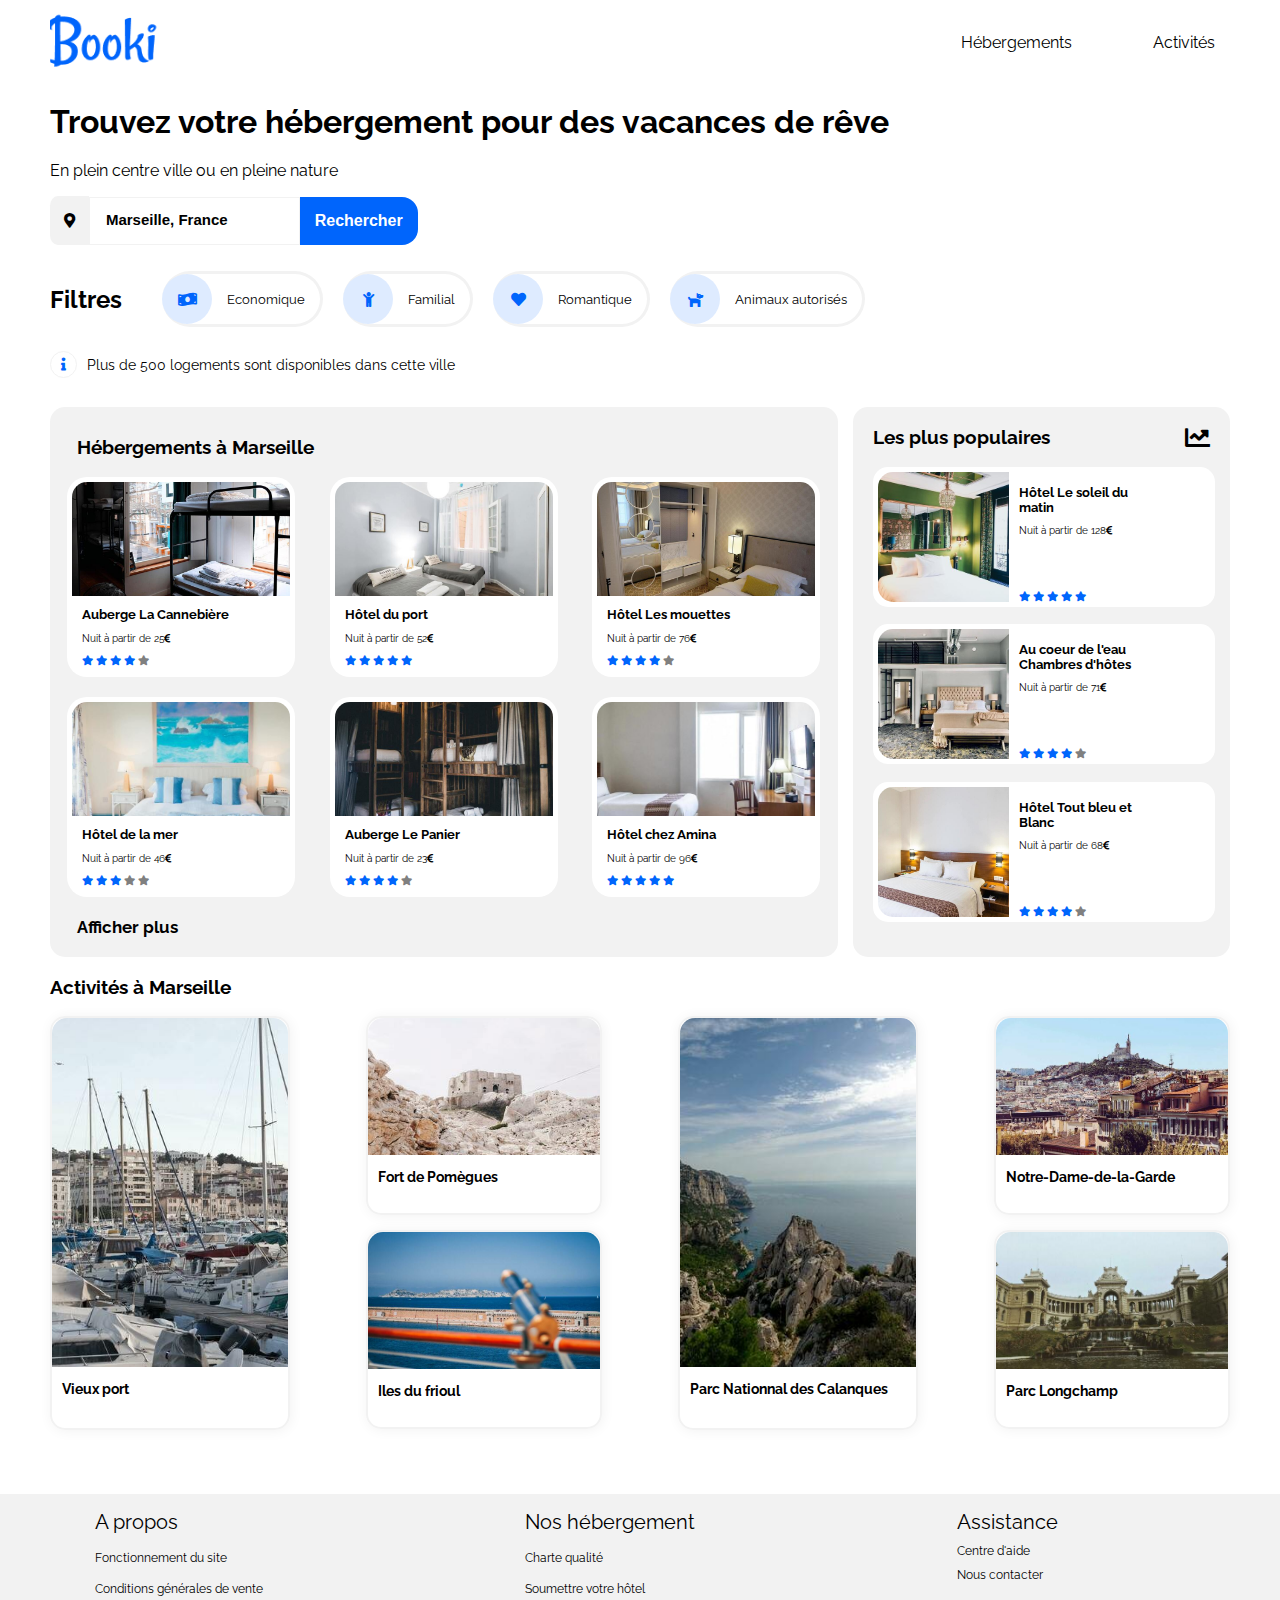
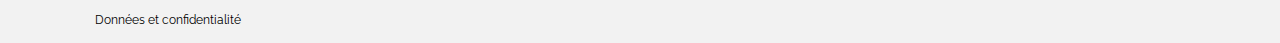
==== code/index.html @ a484a396 "first commit" ====
<!DOCTYPE html>
<html lang="fr">
<head>
    <!--*****************META DONNEE*********-->
    <title>Booki</title>
    <meta charset="UTF-8">
    <meta http-equiv="X-UA-Compatible" content="IE=edge">
    <meta name="viewport" content="width=device-width, initial-scale=1.0">
    <meta name="description" content="Retrouvez tous les herbégements disponible chez d'un click">
    <meta name="author" content="Alexandre Normand">
    <meta name="county" content="France">
    <!--*****************LES CSS*********-->
    <link rel="stylesheet" href="css/style.css"> 
    <link rel="stylesheet" href="css/media992.css"> 
    <link rel="stylesheet" href="css/media425.css"> 
    <!--*****************POLICE D'ECRITURE*********-->
    <link rel="preconnect" href="https://fonts.googleapis.com">
    <link rel="preconnect" href="https://fonts.gstatic.com" crossorigin>
    <link href="https://fonts.googleapis.com/css2?family=Raleway:ital,wght@0,600;1,400&display=swap" rel="stylesheet">
    <!--*******ICONE*******-->
    <link rel="stylesheet" href="https://use.fontawesome.com/releases/v5.7.1/css/all.css">
</head>
<body>
    <header>
        <!--*******TOP HEADER*******-->
        <nav id="nav">
            <div>
            <a href="index.html"><img id="logo" src="../Booki/images/logo/Booki.png" alt="Booki, logo du site"></a>
        </div> 
        <div class="navi">
                <a href=#hebs>Hébergements</a>
                <a href=#acti>Activités</a>
            </div>
        </nav>  
        <!--*******TITRES HEADER*******-->
        <div class="titre">
            <h1>Trouvez votre hébergement pour des vacances de rêve</h1>
            <p>En plein centre ville ou en pleine nature</p>
        </div>
        <!--*******RECHERCHE DU HEADER*******-->
        <form method="post" class="searchAll">
            <div class="localPoint">  
                <i class="fas fa-map-marker-alt"></i>
            </div>
            <input type="search" class="searchInput" placeholder="Marseille, France">
            <button id="searchButton"><span>Rechercher</span><i class="fas fa-search"></i>
            </button>
        </form>
        <!--*******FILTRES*******-->
        <div class="filtres">
            <h2>Filtres</h2>
            <ul>
                <li class=filterText><div class="icone"><i class="fas fa-money-bill-wave"></i></div>
                    <a href="#">Economique</a></li>
                <li class=filterText><div class="icone"><i class="fas fa-child"></i></div>
                    <a href="#">Familial</a></li>
                <li class=filterText><div class="icone"><i class="fas fa-heart"></i></div>
                    <a href="#">Romantique</a></li>
                <li class=filterText><div class="icone"><i class="fas fa-dog"></i></div>
                    <a href="#">Animaux autorisés</a></li>
            </ul>
        </div>
        <!--*******INFO*******-->
        <div class="info"><div class="infoIcone"><i class="fas fa-info Info"></i></div>
        <p>Plus de 500 logements sont disponibles dans cette ville</p>
    </div>
</header>
<main>
    <!--*******SECTION HEBERGEMENT MARSEILLE*******-->
    <div class="hebsPop">
        <section id="hebs">
            <div class="titleHost"><h3>Hébergements à Marseille</h3></div>
            <div class="hebs2">
                <!--*******AUBERGE LA CANNEBIERE*******-->
                <a href="#">
                    <article class="marseille">
                        <div class="alcImg">
                            <img src="../Booki/images/hebergements/4_small/marseille/alc.jpg" alt="Photos d'herbegements à marseille">
                        </div>
                        <div class="alcSt">
                            <h3>Auberge La Cannebière</h3>
                            <small class="smalltext">Nuit à partir de 25<i class="fas fa-euro-sign"></i></small>
                            <div class="etoile">
                                <i class="fas fa-star star"></i>
                                <i class="fas fa-star star"></i>
                                <i class="fas fa-star star"></i>
                                <i class="fas fa-star star"></i>
                                <i class="fas fa-star starGrise"></i>
                            </div>
                        </div>    
                    </article>
                </a>
                <!--*******HOTEL DU PORT*******-->
                <a href="#">
                    <article class="marseille">
                        <div class="alcImg">
                            <img src="../Booki/images/hebergements/4_small/marseille/hdp.jpg" alt="Photos d'herbegements à marseille">
                        </div>
                        <div class="alcSt">
                            <h3>Hôtel du port</h3>
                            <small class="smalltext">Nuit à partir de 52<i class="fas fa-euro-sign"></i></small>
                            <div class="etoile">
                                <i class="fas fa-star star"></i>
                                <i class="fas fa-star star"></i>
                                <i class="fas fa-star star"></i>
                                <i class="fas fa-star star"></i>
                                <i class="fas fa-star star"></i>
                            </div>
                        </div>    
                    </article>
                </a>
                <!--*******HOTEL lES MOUETTES*******-->
                <a href="#">
                    <article class="marseille">
                        <div class="alcImg">
                            <img src="../Booki/images/hebergements/4_small/marseille/hlm.jpg" alt="Photos d'herbegements à marseille">
                        </div>
                        <div class="alcSt">
                            <h3>Hôtel Les mouettes</h3>
                            <small class="smalltext">Nuit à partir de 76<i class="fas fa-euro-sign"></i></small>
                            <div class="etoile">
                                <i class="fas fa-star star"></i>
                                <i class="fas fa-star star"></i>
                                <i class="fas fa-star star"></i>
                                <i class="fas fa-star star"></i>
                                <i class="fas fa-star starGrise"></i>
                            </div>
                        </div>    
                    </article>
                </a>
                <!--*******HOTEL DE LA MER*******-->        
                <a href="#">
                    <article class="marseille">
                        <div class="alcImg">
                            <img src="../Booki/images/hebergements/4_small/marseille/hdlm.jpg" alt="Photos d'herbegements à marseille">
                        </div>
                        <div class="alcSt">
                            <h3>Hôtel de la mer</h3>
                            <small class="smalltext">Nuit à partir de 46<i class="fas fa-euro-sign"></i></small>
                            <div class="etoile">
                                <i class="fas fa-star star"></i>
                                <i class="fas fa-star star"></i>
                                <i class="fas fa-star star"></i>
                                <i class="fas fa-star starGrise"></i>
                                <i class="fas fa-star starGrise"></i>
                            </div>
                        </div>    
                    </article>
                </a>
                <!--*******AUBERGE LE PANIER*******-->
                <a href="#">
                    <article class="marseille">
                        <div class="alcImg">
                            <img src="../Booki/images/hebergements/4_small/marseille/alp.jpg" alt="Photos d'herbegements à marseille">
                        </div>
                        <div class="alcSt">
                            <h3>Auberge Le Panier</h3>
                            <small class="smalltext">Nuit à partir de 23<i class="fas fa-euro-sign"></i></small>
                            <div class="etoile">
                                <i class="fas fa-star star"></i>
                                <i class="fas fa-star star"></i>
                                <i class="fas fa-star star"></i>
                                <i class="fas fa-star star"></i>
                                <i class="fas fa-star starGrise"></i>
                            </div>
                        </div>    
                    </article>
                </a>
                <!--*******HOTEL CHEZ AMINA*******-->
                <a href="#">
                    <article class="marseille">
                        <div class="alcImg">
                            <img src="../Booki/images/hebergements/4_small/marseille/hca.jpg" alt="Photos d'herbegements à marseille">
                        </div>
                        <div class="alcSt">
                            <h3>Hôtel chez Amina</h3>
                            <small class="smalltext">Nuit à partir de 96<i class="fas fa-euro-sign"></i></small>
                            <div class="etoile">
                                <i class="fas fa-star star"></i>
                                <i class="fas fa-star star"></i>
                                <i class="fas fa-star star"></i>
                                <i class="fas fa-star star"></i>
                                <i class="fas fa-star star"></i>
                            </div>
                        </div> 
                    </article>
                </a>
            </div>
            <div class="showMore"><a href="#">Afficher plus</a></div>    
        </section>
        <!--*******LES PLUS POPULAIRES *******-->
        <section id="popu">
            <div class="titleHostPopulaire"><h3>Les plus populaires </h3><i class="fas fa-chart-line"></i></div>
            <div class="popu2">
                <a href="#">
                    <article class="populaire">
                        <div class="popImg">
                            <img src="../Booki/images/hebergements/4_small/populaire/hldm.jpg" alt="Photos d'herbegements à marseille">
                        </div>
                        <div class=etoiletext>
                            <div class="popSt">
                                <h3>Hôtel Le soleil du matin</h3>
                                <small class="smalltext">Nuit à partir de 128<i class="fas fa-euro-sign"></i></small>
                            </div> 
                            <div class="etoile">
                                <i class="fas fa-star star"></i>
                                <i class="fas fa-star star"></i>
                                <i class="fas fa-star star"></i>
                                <i class="fas fa-star star"></i>
                                <i class="fas fa-star star"></i>
                            </div>
                        </div>
                    </article>
                </a>
                <a href="#">
                    <article class="populaire">
                        <div class="popImg">
                            <img src="../Booki/images/hebergements/4_small/populaire/acdlcd.jpg" alt="Photos d'herbegements à marseille">
                        </div>
                        <div class=etoiletext>
                            <div class="popSt">
                                <h3>Au coeur de l'eau Chambres d'hôtes</h3>
                                <small class="smalltext">Nuit à partir de 71<i class="fas fa-euro-sign"></i></small>
                            </div> 
                            <div class="etoile">
                                <i class="fas fa-star star"></i>
                                <i class="fas fa-star star"></i>
                                <i class="fas fa-star star"></i>
                                <i class="fas fa-star star"></i>
                                <i class="fas fa-star starGrise"></i>
                            </div>
                        </div>
                    </article>
                </a>
                <a href="#">
                    <article class="populaire">
                        <div class="popImg">
                            <img src="../Booki/images/hebergements/4_small/populaire/htbeb.jpg" alt="Photos d'herbegements à marseille">
                        </div>
                        <div class=etoiletext>
                            <div class="popSt">
                                <h3>Hôtel Tout bleu et Blanc</h3>
                                <small class="smalltext">Nuit à partir de 68<i class="fas fa-euro-sign"></i></small>
                            </div> 
                            <div class="etoile">
                                <i class="fas fa-star star"></i>
                                <i class="fas fa-star star"></i>
                                <i class="fas fa-star star"></i>
                                <i class="fas fa-star star"></i>
                                <i class="fas fa-star starGrise"></i>
                            </div>
                        </div>
                    </article>
                </a>
            </div>
        </section>
    </div>
    <!--*******ACTIVITES A MARSEILLE*******-->
    <section id="acti">
        <div class="titleHost2"><h3>Activités à Marseille</h3></div>
        <div class="acti2">
            <article class="activites">
                <a href="#">
                    <div class="actiImgGrand">
                        <img src="../Booki/images/activites/4_small/vp.jpg" alt="Photos d'herbegements à marseille">
                    </div>
                    <div class="actiSt"><h3>Vieux port</h3></div>
                </a>
            </article>
            <!--*************** BOX *******************************-->
            <div class="box">
                <article class="activitesPetit">
                    <a href="#">
                        <div class="actiImg">
                            <img src="../Booki/images/activites/4_small/fdp.jpg" alt="Photos d'herbegements à marseille">
                        </div>
                        <div class="actiSt"><h3>Fort de Pomègues</h3></div>
                    </a>
                </article>
                <article class="activitesPetit">
                    <a href="#">
                        <div class="actiImg">
                            <img src="../Booki/images/activites/4_small/idf.jpg" alt="Photos d'herbegements à marseille">
                        </div>
                        <div class="actiSt"><h3>Iles du frioul</h3></div>
                    </a>
                </article>
            </div>
            <!--*************** FIN DU BOX *******************************-->
            <article class="activites">
                <a href="#">
                    <div class="actiImgGrand">
                        <img src="../Booki/images/activites/4_small/pndc.jpg" alt="Photos d'herbegements à marseille">
                    </div>
                    <div class="actiSt"><h3>Parc Nationnal des Calanques</h3></div>
                </a>
            </article>
            <!--*************** BOX *******************************-->
            <div class="box">
                <article class="activitesPetit">
                    <a href="#">
                        <div class="actiImg">
                            <img src="../Booki/images/activites/4_small/nddlg.jpg" alt="Photos d'herbegements à marseille">
                        </div>
                        <div class="actiSt"><h3>Notre-Dame-de-la-Garde</h3></div>
                    </a>
                </article>
                <article class="activitesPetit">
                    <a href="#">
                        <div class="actiImg">
                            <img src="../Booki/images/activites/4_small/pl.jpg" alt="Photos d'herbegements à marseille">
                        </div>
                        <div class="actiSt"><h3>Parc Longchamp</h3></div>
                    </a>
                </article>
            </div>
            <!--***************FIN DU BOX*******************************-->
        </div>    
    </section>
</main>
<footer>
    <div class="footerBox">
        <ul>
            <li class="gras">A propos</li>
            <li>Fonctionnement du site</li>
            <li>Conditions générales de vente</li>
            <li>Données et confidentialité</li>
        </ul>
    </div>
    <div class="footerBox">
        <ul>
            <li class="gras">Nos hébergement</li>
            <li>Charte qualité</li>
            <li>Soumettre votre hôtel</li>
        </ul>
    </div>
    <div class="footerBox">
        <ul>
            <li class="gras">Assistance</li>
            <li>Centre d'aide</li>
            <li>Nous contacter</li>
        </ul>
    </div>
</footer>
</body>
</html>
---- code/css/style.css ----
/*************REGLE GENERAL********/
:root
{
    --normalblue:#0065FC;
    --lightblue: #DEEBFF;
    --grey: #F2F2F2;
}
main, header
{
    
    padding-right: 50px;
    padding-left: 50px;
} 
body
{
    font-family: 'raleway', Arial, Helvetica, sans-serif; 
    padding:0;
    margin: 0;
}
a
{
    color: inherit;
    text-decoration: none;
}
ul
{
    list-style-type: none;
}
img
{
    object-fit: cover;
    height: 100%;
    width: 100%;
}
/*************TOP HEADER********/
#nav{
    display: flex;
}
.navi
{
    display: flex;
    justify-content: flex-end;
    width: 100%;
}
.navi a 
{
    margin-left: 5%;
    padding: 30px 15px 0 15px;
    border-top: solid 3px white;
}
.navi a:hover
{
    color: var(--normalblue);
    border-top: solid 3px var(--normalblue);
}
/*************BARRE DE RECHERCHE********/
.localPoint
{
    background-color: var(--grey);
    width: 20px;
    height: 30px;
    border-radius: 20% 0% 0% 20%;
    display: flex;
    justify-content: center;
    align-items: center;
    font-size: 15px;
    padding: 9.55px;
}
.searchAll
{
    display: flex;
    align-items: center;
    padding-bottom: 10px;
}
#searchButton
{
    background-color: #0065FC;
    font-weight: bold;
    border: 0;
    border-radius: 0% 16px 16px 0%;
    text-align: center;
    color: white;
    font-size: 16px;
    padding:  15px;
}

.searchInput
{
    padding: 15.8px;
    border: 1px solid var(--grey);
}
input::placeholder
{
    color: black;
    font-weight: bolder;
    font-size: 15px;
}
#searchButton > i
{
    display: none;
}

/*************ICONES********/
.icone
{
    background-color: var(--lightblue);
    width: 30px;
    height: 50px;
    padding-right: 10px;
    padding-left: 10px;
    border-radius: 50%;
    display: flex;
    align-items: center;
    justify-content: center;
    font-size: 15px;
    color: var(--normalblue);
}
/*************FILTRE********/
.filterText > a
{
    font-size: 13px;
}
.filtres ul
{
    display: flex;
}
.filtres
{
    display: flex;    
    align-items: center;
}
.filterText 
{
    display: flex;
    align-items: center;
    justify-content: center;
    margin-right: 20px;
    display: flex;
    border-radius: 50px;
    justify-content: space-between;
    border: solid var(--grey);
    border-left: 0px;
}
.filtres ul > li > a
{
    padding-left: 15px;
    padding-right: 15px;
    display: block;
}
.filtres ul > li:hover
{
    background-color: var(--lightblue);
}
/*************INFO ********/
.info
{
    display: flex;
    margin-bottom: 20px;
}
.info p 
{
    font-size: 14px;
    margin-left: 10px;
}
.infoIcone
{
    width: 25px;
    height: 25px;
    border-radius: 50px;
    display: flex;
    align-items: center;
    justify-content: center;
    text-align: center;
    border: 1px solid var(--grey);
    color: var(--normalblue);
    font-size: 13px;
    margin-top: 8px;
}
/*************ETOILE********/
.starGrise
{
    color: gray;
}
.star
{
    color: var(--normalblue);
}
.etoile
{
    font-size: 10px;
}

/*************MARSEILLE ET POP********/
.hebsPop
{
    display: flex;
}
/*************SECTION HEBERGEMENT A MARSEILLE********/

#hebs
{
    display: flex;
    flex-direction: column;
    background-color:var(--grey);
    border-radius: 15px;
    flex:7;
    text-align: start;
    height: 100%;
}
.hebs2 
{
    display: flex;
    flex-wrap: wrap;
    justify-content: space-around;
}
.marseille
{
    background-color:white;
    height: 190px;
    border-radius: 20px;
    margin-bottom: 20px;
    padding: 5px;
}
.hebs2 > a
{
    width: 29%;
}
.alcImg img
{
    border-radius: 15px 15px 0 0;
}
.alcImg
{
    height: 60%;
    width: 100%;
}
.alcSt
{
    padding-left: 10px;
    display: flex;
    flex-direction: column;
    height: 40%;
    justify-content: space-evenly;
}
.showMore, .titleHost
{
    display: flex;
    font-weight: bold;
    text-align:justify;
    padding-left: 27px;
}
.titleHost
{
    padding-top: 10px;
}
.showMore
{
    margin-bottom: 20px;
    font-size: 17px;
}
.showMore:hover
{
    color: var(--normalblue);
}
.alcSt > h3
{
    margin: 0;  
    padding: 0;
    font-size: 13px;
    margin-bottom: 5px;
    margin-top: 5px;
}
.alcSt > small
{
    margin-bottom: 5px;
}
/*************LES PLUS POPULAIRE********/
.titleHostPopulaire
{
    display: flex;
    justify-content: space-between;
    align-items: center;
    width: 100%;
}
.titleHostPopulaire > i 
{
    font-size: 25px;
}
#popu
{
    display: flex;
    background-color:var(--grey);
    border-radius: 15px;
    flex: 3;
    margin-left: 15px;
    padding-bottom: 20px;
    flex-direction: column;
    padding-left: 20px;
    padding-right: 20px;
}
.popu2 
{ 
    display: flex;
    flex-direction: column;
    height: 100%;
    justify-content: space-between;
}
.populaire
{ 
    display: flex;
    background-color:white;
    border-radius: 15px;
    width: 100%;
    height: 130px;
    padding: 5px 0px 5px 5px;
}
.popu2 > a 
{
    height: 33%;
    width: 100%;
}
.popSt
{
    display: flex;
    flex-direction: column;
    justify-content: space-between;
    width: 60%;
}
.popImg img
{
    border-radius: 15px 0 0 15px;
}
.popImg 
{
    width: 40%;
}
.etoiletext
{
    display: flex;
    flex-direction: column;
    margin-left: 10px;
    justify-content: space-between;
    height: 100%;
    width: 60%;
}
.popSt > h3
{
    font-size: 13px;
    margin-bottom: 10px;
    font-weight: bolder;
}
small
{
    font-size: 10px;
}
/*************ACTIVITE A MARSEILLE********/
.acti2
{
    display: flex;
    justify-content: space-between;
    margin-bottom: 50px;
}
.acti2 > *
{
    width: 20%;
}
.activites
{
    border-radius: 15px;
    box-shadow: 1px 1px 13px var(--grey);
    height: 410px;
    border: 2px solid var(--grey);
}
.activitesPetit
{
    height: 195px;
    border: 2px solid var(--grey);
    border-radius: 15px;
    box-shadow: 1px 1px 13px var(--grey);
    margin-bottom: 15px;
}

.actiImg
{
    height:70%;
}
.actiImgGrand
{
    height: 85%;
}
.actiImgGrand > img
{
    border-radius: 15px 15px 0px 0px;
}
.actiImg > img
{
    border-radius: 15px 15px 0px 0px;
}
.actiSt
{
    font-size: 12px;
    padding-left: 10px;
}
.box 
{
    display: flex;
    flex-direction: column;
}
/*************FOOTER********/
footer
{
    background-color: var(--grey);
    display: flex;  
    justify-content: space-evenly;
}
.footerBox
{
    margin-right: 13%;
}
.footerBox > ul > li
{
    margin-bottom: 10%;
}
.gras 
{
    font-size: 20px;
}
.gras + li, li
{
    font-size: 12px;
}
/*******************************/
---- code/css/media992.css ----
@media screen and (min-width:768px) and (max-width: 992px)
{
body, main, header 
{
    margin:0;
    padding: 10px;
    font-size: inherit;
}
.filtres
{
    display: block;
}
.populaire
{
    flex-direction: column;
    height: 100%;
    border-radius: 15px;
    padding: 5px;
}
.titleHost
{
    padding-top:  10px;
}
.popImg img
{
    border-radius: 15px 15px 0 0;
}
.popImg
{
    width: 100%;
    height: 50%;
}
.filtres > ul 
{
    margin: 0;
    padding: 0;
}
.etoiletext
{
    height: 50%;
    width: 100%;
}
.popSt > small
{
    margin-bottom: 10px;
}
.showMore, .titleHost
{
    padding-left: 30px;
}
.marseille
{
    height: 290px;
    width: 100%;
    
}
.popu2 
{ 
    display: flex;
    flex-direction: column;
}
.popu2 > a 
{
    height: 30%;
}
.alcSt 
{
    justify-content: space-evenly;
    height: 40%;
}
.alcImg
{
    height: 60%;
    width: 100%;
}
.hebs2 > a 
{
    width: 40%;
    height: 90%;
}
.titleHostPopulaire h3
{
    padding-top: 10px;
}

}
---- code/css/media425.css ----
@media screen and (max-width: 767px)
{
:root
{
    --normalblue:#0065FC;
    --lightblue: #DEEBFF;
    --grey: #F2F2F2;
}
/*************REGLE GENERAL********/
main, header, body
{
    
    padding-right: 0;
    padding-left: 0;
} 
/*************TOP HEADER********/
nav
    {
        flex-direction: column;
        justify-content: center;
    }
.navi 
{
    width: 100%;
    display: flex;
}
.navi a 
{
    display: flex;
    width: 50%;
    justify-content: center;
    padding-bottom: 10px;
    border-bottom: solid 3px var(--grey);
    margin-left:0px;
    padding-top:15px;
}
.navi a:hover
{
    color: var(--normalblue);
    border-bottom: solid 3px var(--normalblue);
    border-top:none;
}
#logo
{
    display: flex;
    justify-content: space-evenly;
    width: 30%;
    margin-left: 150px;

}
.filterText > a 
{
    font-weight: bolder;
    font-size: 15px;
}
/*********TITRES************/
.titre, .info
{
    padding-left: 13px;
    padding-right: 13px;
}
.titre > h1
{
    font-size: 23px;
    padding-top: 10px;
}
.titre > p 
{
    font-size: 13px;
    font-weight: lighter;
}
.filtres {
    padding-left: 10px;
    padding-right: 10px;
    padding-top: 10px;
    display: block;
}
.info 
{
    padding-bottom: 15px;
}
.titleHost
{
    padding: 0;
}
/*********SEARCH************/
.searchAll
{

    text-align: center;
    justify-content: center;
}
.searchInput
{
    border-right: none;
    width: 70%;
}
.localPoint
{
    border-radius: 30% 0 0 30%;
    padding-left: 10px;
    padding-right: 10px;
    font-size: 20px;
}
#searchButton > i
{
    display:block;
}
#searchButton
{
    border-radius: 20%;
    font-size: 20px;
}
#searchButton > span
{
    display: none;
}

/*********FILTRES************/
.filtres > ul 
{
    flex-wrap: wrap;
    padding: 0;
}
.filterText
{
    margin-bottom: 10px;
}
/*********INFO************/
.infoIcone
{
    font-size: 15px;
    width: 25px;
    height: 25px;
    border-radius: 20px;
    margin-top: 10px;
}
.info
{
    margin-bottom: 0px;
}
.info p 
{
    margin:0;
    padding:0;
    padding-left: 10px;
    padding-top: 10px;
}
/*********HEBERGEMENT ET POPULAIRE************/
.hebsPop
{
    flex-direction: column-reverse;
}
/*********POPULAIRE************/
#popu
{
    margin: 0;
    padding-left: 20px;
    padding-right: 20px;
    border-radius: 0;
}
.populaire
{
    width: 100%;
    padding:0;
    margin-bottom: 20px;
    display: flex;
    flex-direction: initial;
    padding: 5px;
}
.popImg img 
{
    border-radius: 15px 0 0 15px;
    
}
.popu2 > a 
{
    height: 33%;
    width: 95%;
}
.popImg
{
    width: 40%;
    height: 100%;
}
.popSt > small
{
    font-size: 10px;
}
.etoiletext
{
    width: 100%;
    height: 100%;
}
/*********HEBERGEMENT************/
    #hebs
    {
        background-color: white;
        margin-left: 20px;
        margin-right: 30px;
        display: flex;
    }
    .hebs2 
    {
        flex-direction: column;
    }
.marseille
{
    height: 100%;
    width:100%;
    background-color:white;
    border: 2px solid var(--grey);
    box-shadow: 1px 1px 13px var(--grey);
    margin:0;
    margin-bottom: 15px;
}
.hebs2 > a 
{
    width: 100%;
}
.acti2 > *
{
    width: 100%;
}
.alcImg img  
{
    border-radius: 15px 15px 0 0px;
    
}
.alcImg
{
    height: 115px;
}
.alcSt
{
    margin: 0;
    padding: 0;
    padding-left: 5px;
}
.alcSt > h3
{
    font-size: 17px;
}
.alcSt > small
{
    font-size: 12px;
}
.showMore
{
    padding:0;
}
/***********ACTIVITE**********/
.acti2
{
    flex-direction: column;
    margin-right: 20px;
    margin-left: 20px;
}
.activites
{
    border-radius: 15px;
    height: 100%;
    width: 100%;
    margin-bottom: 20px;

}
.actiImgGrand > img
{
    width: 100%;
    height:130px;
}
.activitesPetit
{
    height: 100%;
    width: 100%;
}
.actiImg img
{
    height:130px;
}
.actiSt
{
    font-size: 14.5px;
}
.titleHost2
{
    padding-left: 15px;
}
/*************FOOTER********/
footer  
{
    flex-direction: column;
    padding-top: 30px;
}
.gras + li, li
{
    font-size: 13px;
}
.gras
{
    font-size: 18px;
}
.footerBox > ul > li
{
    margin-bottom: 5%;
}
}
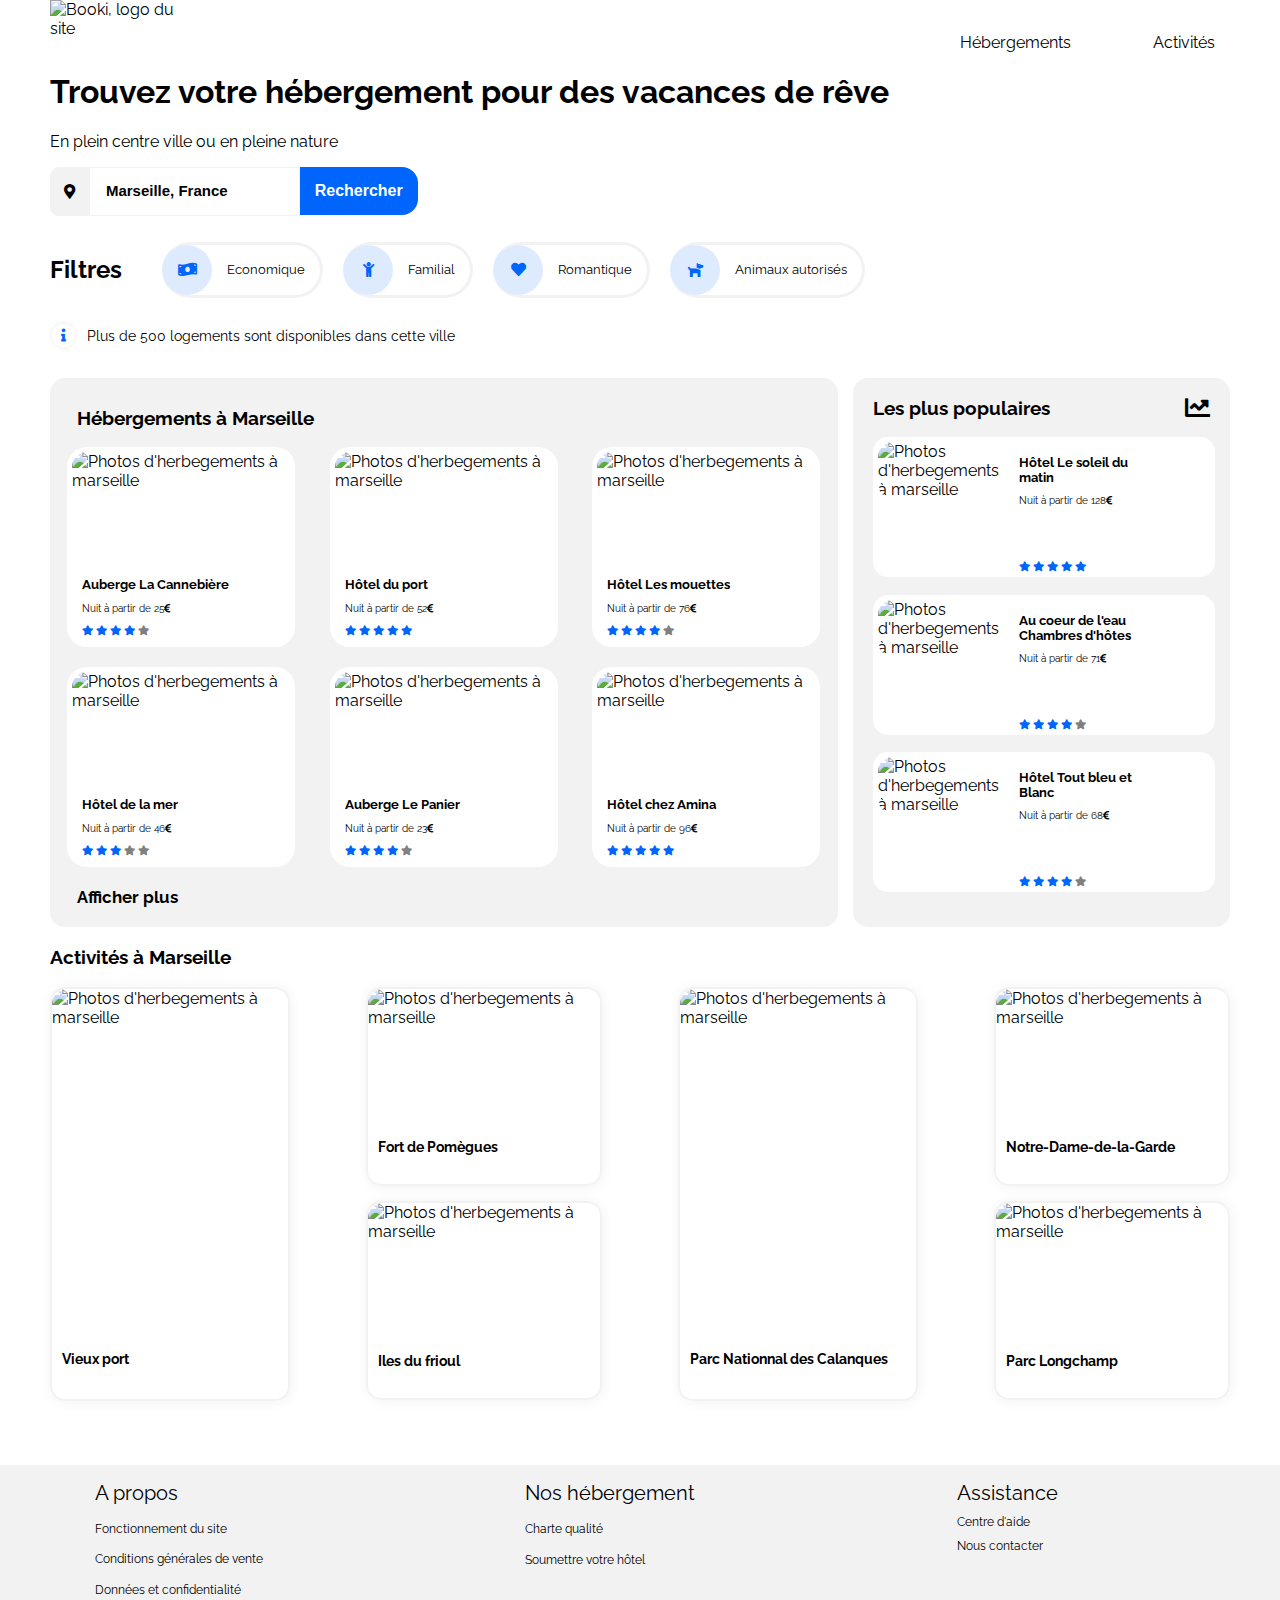
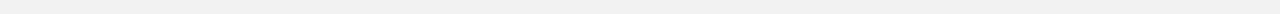
==== commit c3e8b01f: "Add files via upload" ====
--- a/code/index.html
+++ b/code/index.html
@@ -1,346 +1,346 @@
-<!DOCTYPE html>
-<html lang="fr">
-<head>
-    <!--*****************META DONNEE*********-->
-    <title>Booki</title>
-    <meta charset="UTF-8">
-    <meta http-equiv="X-UA-Compatible" content="IE=edge">
-    <meta name="viewport" content="width=device-width, initial-scale=1.0">
-    <meta name="description" content="Retrouvez tous les herbégements disponible chez d'un click">
-    <meta name="author" content="Alexandre Normand">
-    <meta name="county" content="France">
-    <!--*****************LES CSS*********-->
-    <link rel="stylesheet" href="css/style.css"> 
-    <link rel="stylesheet" href="css/media992.css"> 
-    <link rel="stylesheet" href="css/media425.css"> 
-    <!--*****************POLICE D'ECRITURE*********-->
-    <link rel="preconnect" href="https://fonts.googleapis.com">
-    <link rel="preconnect" href="https://fonts.gstatic.com" crossorigin>
-    <link href="https://fonts.googleapis.com/css2?family=Raleway:ital,wght@0,600;1,400&display=swap" rel="stylesheet">
-    <!--*******ICONE*******-->
-    <link rel="stylesheet" href="https://use.fontawesome.com/releases/v5.7.1/css/all.css">
-</head>
-<body>
-    <header>
-        <!--*******TOP HEADER*******-->
-        <nav id="nav">
-            <div>
-            <a href="index.html"><img id="logo" src="../Booki/images/logo/Booki.png" alt="Booki, logo du site"></a>
-        </div> 
-        <div class="navi">
-                <a href=#hebs>Hébergements</a>
-                <a href=#acti>Activités</a>
-            </div>
-        </nav>  
-        <!--*******TITRES HEADER*******-->
-        <div class="titre">
-            <h1>Trouvez votre hébergement pour des vacances de rêve</h1>
-            <p>En plein centre ville ou en pleine nature</p>
-        </div>
-        <!--*******RECHERCHE DU HEADER*******-->
-        <form method="post" class="searchAll">
-            <div class="localPoint">  
-                <i class="fas fa-map-marker-alt"></i>
-            </div>
-            <input type="search" class="searchInput" placeholder="Marseille, France">
-            <button id="searchButton"><span>Rechercher</span><i class="fas fa-search"></i>
-            </button>
-        </form>
-        <!--*******FILTRES*******-->
-        <div class="filtres">
-            <h2>Filtres</h2>
-            <ul>
-                <li class=filterText><div class="icone"><i class="fas fa-money-bill-wave"></i></div>
-                    <a href="#">Economique</a></li>
-                <li class=filterText><div class="icone"><i class="fas fa-child"></i></div>
-                    <a href="#">Familial</a></li>
-                <li class=filterText><div class="icone"><i class="fas fa-heart"></i></div>
-                    <a href="#">Romantique</a></li>
-                <li class=filterText><div class="icone"><i class="fas fa-dog"></i></div>
-                    <a href="#">Animaux autorisés</a></li>
-            </ul>
-        </div>
-        <!--*******INFO*******-->
-        <div class="info"><div class="infoIcone"><i class="fas fa-info Info"></i></div>
-        <p>Plus de 500 logements sont disponibles dans cette ville</p>
-    </div>
-</header>
-<main>
-    <!--*******SECTION HEBERGEMENT MARSEILLE*******-->
-    <div class="hebsPop">
-        <section id="hebs">
-            <div class="titleHost"><h3>Hébergements à Marseille</h3></div>
-            <div class="hebs2">
-                <!--*******AUBERGE LA CANNEBIERE*******-->
-                <a href="#">
-                    <article class="marseille">
-                        <div class="alcImg">
-                            <img src="../Booki/images/hebergements/4_small/marseille/alc.jpg" alt="Photos d'herbegements à marseille">
-                        </div>
-                        <div class="alcSt">
-                            <h3>Auberge La Cannebière</h3>
-                            <small class="smalltext">Nuit à partir de 25<i class="fas fa-euro-sign"></i></small>
-                            <div class="etoile">
-                                <i class="fas fa-star star"></i>
-                                <i class="fas fa-star star"></i>
-                                <i class="fas fa-star star"></i>
-                                <i class="fas fa-star star"></i>
-                                <i class="fas fa-star starGrise"></i>
-                            </div>
-                        </div>    
-                    </article>
-                </a>
-                <!--*******HOTEL DU PORT*******-->
-                <a href="#">
-                    <article class="marseille">
-                        <div class="alcImg">
-                            <img src="../Booki/images/hebergements/4_small/marseille/hdp.jpg" alt="Photos d'herbegements à marseille">
-                        </div>
-                        <div class="alcSt">
-                            <h3>Hôtel du port</h3>
-                            <small class="smalltext">Nuit à partir de 52<i class="fas fa-euro-sign"></i></small>
-                            <div class="etoile">
-                                <i class="fas fa-star star"></i>
-                                <i class="fas fa-star star"></i>
-                                <i class="fas fa-star star"></i>
-                                <i class="fas fa-star star"></i>
-                                <i class="fas fa-star star"></i>
-                            </div>
-                        </div>    
-                    </article>
-                </a>
-                <!--*******HOTEL lES MOUETTES*******-->
-                <a href="#">
-                    <article class="marseille">
-                        <div class="alcImg">
-                            <img src="../Booki/images/hebergements/4_small/marseille/hlm.jpg" alt="Photos d'herbegements à marseille">
-                        </div>
-                        <div class="alcSt">
-                            <h3>Hôtel Les mouettes</h3>
-                            <small class="smalltext">Nuit à partir de 76<i class="fas fa-euro-sign"></i></small>
-                            <div class="etoile">
-                                <i class="fas fa-star star"></i>
-                                <i class="fas fa-star star"></i>
-                                <i class="fas fa-star star"></i>
-                                <i class="fas fa-star star"></i>
-                                <i class="fas fa-star starGrise"></i>
-                            </div>
-                        </div>    
-                    </article>
-                </a>
-                <!--*******HOTEL DE LA MER*******-->        
-                <a href="#">
-                    <article class="marseille">
-                        <div class="alcImg">
-                            <img src="../Booki/images/hebergements/4_small/marseille/hdlm.jpg" alt="Photos d'herbegements à marseille">
-                        </div>
-                        <div class="alcSt">
-                            <h3>Hôtel de la mer</h3>
-                            <small class="smalltext">Nuit à partir de 46<i class="fas fa-euro-sign"></i></small>
-                            <div class="etoile">
-                                <i class="fas fa-star star"></i>
-                                <i class="fas fa-star star"></i>
-                                <i class="fas fa-star star"></i>
-                                <i class="fas fa-star starGrise"></i>
-                                <i class="fas fa-star starGrise"></i>
-                            </div>
-                        </div>    
-                    </article>
-                </a>
-                <!--*******AUBERGE LE PANIER*******-->
-                <a href="#">
-                    <article class="marseille">
-                        <div class="alcImg">
-                            <img src="../Booki/images/hebergements/4_small/marseille/alp.jpg" alt="Photos d'herbegements à marseille">
-                        </div>
-                        <div class="alcSt">
-                            <h3>Auberge Le Panier</h3>
-                            <small class="smalltext">Nuit à partir de 23<i class="fas fa-euro-sign"></i></small>
-                            <div class="etoile">
-                                <i class="fas fa-star star"></i>
-                                <i class="fas fa-star star"></i>
-                                <i class="fas fa-star star"></i>
-                                <i class="fas fa-star star"></i>
-                                <i class="fas fa-star starGrise"></i>
-                            </div>
-                        </div>    
-                    </article>
-                </a>
-                <!--*******HOTEL CHEZ AMINA*******-->
-                <a href="#">
-                    <article class="marseille">
-                        <div class="alcImg">
-                            <img src="../Booki/images/hebergements/4_small/marseille/hca.jpg" alt="Photos d'herbegements à marseille">
-                        </div>
-                        <div class="alcSt">
-                            <h3>Hôtel chez Amina</h3>
-                            <small class="smalltext">Nuit à partir de 96<i class="fas fa-euro-sign"></i></small>
-                            <div class="etoile">
-                                <i class="fas fa-star star"></i>
-                                <i class="fas fa-star star"></i>
-                                <i class="fas fa-star star"></i>
-                                <i class="fas fa-star star"></i>
-                                <i class="fas fa-star star"></i>
-                            </div>
-                        </div> 
-                    </article>
-                </a>
-            </div>
-            <div class="showMore"><a href="#">Afficher plus</a></div>    
-        </section>
-        <!--*******LES PLUS POPULAIRES *******-->
-        <section id="popu">
-            <div class="titleHostPopulaire"><h3>Les plus populaires </h3><i class="fas fa-chart-line"></i></div>
-            <div class="popu2">
-                <a href="#">
-                    <article class="populaire">
-                        <div class="popImg">
-                            <img src="../Booki/images/hebergements/4_small/populaire/hldm.jpg" alt="Photos d'herbegements à marseille">
-                        </div>
-                        <div class=etoiletext>
-                            <div class="popSt">
-                                <h3>Hôtel Le soleil du matin</h3>
-                                <small class="smalltext">Nuit à partir de 128<i class="fas fa-euro-sign"></i></small>
-                            </div> 
-                            <div class="etoile">
-                                <i class="fas fa-star star"></i>
-                                <i class="fas fa-star star"></i>
-                                <i class="fas fa-star star"></i>
-                                <i class="fas fa-star star"></i>
-                                <i class="fas fa-star star"></i>
-                            </div>
-                        </div>
-                    </article>
-                </a>
-                <a href="#">
-                    <article class="populaire">
-                        <div class="popImg">
-                            <img src="../Booki/images/hebergements/4_small/populaire/acdlcd.jpg" alt="Photos d'herbegements à marseille">
-                        </div>
-                        <div class=etoiletext>
-                            <div class="popSt">
-                                <h3>Au coeur de l'eau Chambres d'hôtes</h3>
-                                <small class="smalltext">Nuit à partir de 71<i class="fas fa-euro-sign"></i></small>
-                            </div> 
-                            <div class="etoile">
-                                <i class="fas fa-star star"></i>
-                                <i class="fas fa-star star"></i>
-                                <i class="fas fa-star star"></i>
-                                <i class="fas fa-star star"></i>
-                                <i class="fas fa-star starGrise"></i>
-                            </div>
-                        </div>
-                    </article>
-                </a>
-                <a href="#">
-                    <article class="populaire">
-                        <div class="popImg">
-                            <img src="../Booki/images/hebergements/4_small/populaire/htbeb.jpg" alt="Photos d'herbegements à marseille">
-                        </div>
-                        <div class=etoiletext>
-                            <div class="popSt">
-                                <h3>Hôtel Tout bleu et Blanc</h3>
-                                <small class="smalltext">Nuit à partir de 68<i class="fas fa-euro-sign"></i></small>
-                            </div> 
-                            <div class="etoile">
-                                <i class="fas fa-star star"></i>
-                                <i class="fas fa-star star"></i>
-                                <i class="fas fa-star star"></i>
-                                <i class="fas fa-star star"></i>
-                                <i class="fas fa-star starGrise"></i>
-                            </div>
-                        </div>
-                    </article>
-                </a>
-            </div>
-        </section>
-    </div>
-    <!--*******ACTIVITES A MARSEILLE*******-->
-    <section id="acti">
-        <div class="titleHost2"><h3>Activités à Marseille</h3></div>
-        <div class="acti2">
-            <article class="activites">
-                <a href="#">
-                    <div class="actiImgGrand">
-                        <img src="../Booki/images/activites/4_small/vp.jpg" alt="Photos d'herbegements à marseille">
-                    </div>
-                    <div class="actiSt"><h3>Vieux port</h3></div>
-                </a>
-            </article>
-            <!--*************** BOX *******************************-->
-            <div class="box">
-                <article class="activitesPetit">
-                    <a href="#">
-                        <div class="actiImg">
-                            <img src="../Booki/images/activites/4_small/fdp.jpg" alt="Photos d'herbegements à marseille">
-                        </div>
-                        <div class="actiSt"><h3>Fort de Pomègues</h3></div>
-                    </a>
-                </article>
-                <article class="activitesPetit">
-                    <a href="#">
-                        <div class="actiImg">
-                            <img src="../Booki/images/activites/4_small/idf.jpg" alt="Photos d'herbegements à marseille">
-                        </div>
-                        <div class="actiSt"><h3>Iles du frioul</h3></div>
-                    </a>
-                </article>
-            </div>
-            <!--*************** FIN DU BOX *******************************-->
-            <article class="activites">
-                <a href="#">
-                    <div class="actiImgGrand">
-                        <img src="../Booki/images/activites/4_small/pndc.jpg" alt="Photos d'herbegements à marseille">
-                    </div>
-                    <div class="actiSt"><h3>Parc Nationnal des Calanques</h3></div>
-                </a>
-            </article>
-            <!--*************** BOX *******************************-->
-            <div class="box">
-                <article class="activitesPetit">
-                    <a href="#">
-                        <div class="actiImg">
-                            <img src="../Booki/images/activites/4_small/nddlg.jpg" alt="Photos d'herbegements à marseille">
-                        </div>
-                        <div class="actiSt"><h3>Notre-Dame-de-la-Garde</h3></div>
-                    </a>
-                </article>
-                <article class="activitesPetit">
-                    <a href="#">
-                        <div class="actiImg">
-                            <img src="../Booki/images/activites/4_small/pl.jpg" alt="Photos d'herbegements à marseille">
-                        </div>
-                        <div class="actiSt"><h3>Parc Longchamp</h3></div>
-                    </a>
-                </article>
-            </div>
-            <!--***************FIN DU BOX*******************************-->
-        </div>    
-    </section>
-</main>
-<footer>
-    <div class="footerBox">
-        <ul>
-            <li class="gras">A propos</li>
-            <li>Fonctionnement du site</li>
-            <li>Conditions générales de vente</li>
-            <li>Données et confidentialité</li>
-        </ul>
-    </div>
-    <div class="footerBox">
-        <ul>
-            <li class="gras">Nos hébergement</li>
-            <li>Charte qualité</li>
-            <li>Soumettre votre hôtel</li>
-        </ul>
-    </div>
-    <div class="footerBox">
-        <ul>
-            <li class="gras">Assistance</li>
-            <li>Centre d'aide</li>
-            <li>Nous contacter</li>
-        </ul>
-    </div>
-</footer>
-</body>
+<!DOCTYPE html>
+<html lang="fr">
+<head>
+    <!--*****************META DONNEE*********-->
+    <title>Booki</title>
+    <meta charset="UTF-8">
+    <meta http-equiv="X-UA-Compatible" content="IE=edge">
+    <meta name="viewport" content="width=device-width, initial-scale=1.0">
+    <meta name="description" content="Retrouvez tous les herbégements disponible chez d'un click">
+    <meta name="author" content="Alexandre Normand">
+    <meta name="county" content="France">
+    <!--*****************LES CSS*********-->
+    <link rel="stylesheet" href="css/style.css"> 
+    <link rel="stylesheet" href="css/media992.css"> 
+    <link rel="stylesheet" href="css/media425.css"> 
+    <!--*****************POLICE D'ECRITURE*********-->
+    <link rel="preconnect" href="https://fonts.googleapis.com">
+    <link rel="preconnect" href="https://fonts.gstatic.com" crossorigin>
+    <link href="https://fonts.googleapis.com/css2?family=Raleway:ital,wght@0,600;1,400&display=swap" rel="stylesheet">
+    <!--*******ICONE*******-->
+    <link rel="stylesheet" href="https://use.fontawesome.com/releases/v5.7.1/css/all.css">
+</head>
+<body>
+    <header>
+        <!--*******TOP HEADER*******-->
+        <nav id="nav">
+            <div>
+            <a href="index.html"><img id="logo" src="./Booki/images/logo/Booki.png" alt="Booki, logo du site"></a>
+        </div> 
+        <div class="navi">
+                <a href=#hebs>Hébergements</a>
+                <a href=#acti>Activités</a>
+            </div>
+        </nav>  
+        <!--*******TITRES HEADER*******-->
+        <div class="titre">
+            <h1>Trouvez votre hébergement pour des vacances de rêve</h1>
+            <p>En plein centre ville ou en pleine nature</p>
+        </div>
+        <!--*******RECHERCHE DU HEADER*******-->
+        <form method="post" class="searchAll">
+            <div class="localPoint">  
+                <i class="fas fa-map-marker-alt"></i>
+            </div>
+            <input type="search" class="searchInput" placeholder="Marseille, France">
+            <button id="searchButton"><span>Rechercher</span><i class="fas fa-search"></i>
+            </button>
+        </form>
+        <!--*******FILTRES*******-->
+        <div class="filtres">
+            <h2>Filtres</h2>
+            <ul>
+                <li class=filterText><div class="icone"><i class="fas fa-money-bill-wave"></i></div>
+                    <a href="#">Economique</a></li>
+                <li class=filterText><div class="icone"><i class="fas fa-child"></i></div>
+                    <a href="#">Familial</a></li>
+                <li class=filterText><div class="icone"><i class="fas fa-heart"></i></div>
+                    <a href="#">Romantique</a></li>
+                <li class=filterText><div class="icone"><i class="fas fa-dog"></i></div>
+                    <a href="#">Animaux autorisés</a></li>
+            </ul>
+        </div>
+        <!--*******INFO*******-->
+        <div class="info"><div class="infoIcone"><i class="fas fa-info Info"></i></div>
+        <p>Plus de 500 logements sont disponibles dans cette ville</p>
+    </div>
+</header>
+<main>
+    <!--*******SECTION HEBERGEMENT MARSEILLE*******-->
+    <div class="hebsPop">
+        <section id="hebs">
+            <div class="titleHost"><h3>Hébergements à Marseille</h3></div>
+            <div class="hebs2">
+                <!--*******AUBERGE LA CANNEBIERE*******-->
+                <a href="#">
+                    <article class="marseille">
+                        <div class="alcImg">
+                            <img src="./Booki/images/hebergements/4_small/marseille/alc.jpg" alt="Photos d'herbegements à marseille">
+                        </div>
+                        <div class="alcSt">
+                            <h3>Auberge La Cannebière</h3>
+                            <small class="smalltext">Nuit à partir de 25<i class="fas fa-euro-sign"></i></small>
+                            <div class="etoile">
+                                <i class="fas fa-star star"></i>
+                                <i class="fas fa-star star"></i>
+                                <i class="fas fa-star star"></i>
+                                <i class="fas fa-star star"></i>
+                                <i class="fas fa-star starGrise"></i>
+                            </div>
+                        </div>    
+                    </article>
+                </a>
+                <!--*******HOTEL DU PORT*******-->
+                <a href="#">
+                    <article class="marseille">
+                        <div class="alcImg">
+                            <img src="./Booki/images/hebergements/4_small/marseille/hdp.jpg" alt="Photos d'herbegements à marseille">
+                        </div>
+                        <div class="alcSt">
+                            <h3>Hôtel du port</h3>
+                            <small class="smalltext">Nuit à partir de 52<i class="fas fa-euro-sign"></i></small>
+                            <div class="etoile">
+                                <i class="fas fa-star star"></i>
+                                <i class="fas fa-star star"></i>
+                                <i class="fas fa-star star"></i>
+                                <i class="fas fa-star star"></i>
+                                <i class="fas fa-star star"></i>
+                            </div>
+                        </div>    
+                    </article>
+                </a>
+                <!--*******HOTEL lES MOUETTES*******-->
+                <a href="#">
+                    <article class="marseille">
+                        <div class="alcImg">
+                            <img src="./Booki/images/hebergements/4_small/marseille/hlm.jpg" alt="Photos d'herbegements à marseille">
+                        </div>
+                        <div class="alcSt">
+                            <h3>Hôtel Les mouettes</h3>
+                            <small class="smalltext">Nuit à partir de 76<i class="fas fa-euro-sign"></i></small>
+                            <div class="etoile">
+                                <i class="fas fa-star star"></i>
+                                <i class="fas fa-star star"></i>
+                                <i class="fas fa-star star"></i>
+                                <i class="fas fa-star star"></i>
+                                <i class="fas fa-star starGrise"></i>
+                            </div>
+                        </div>    
+                    </article>
+                </a>
+                <!--*******HOTEL DE LA MER*******-->        
+                <a href="#">
+                    <article class="marseille">
+                        <div class="alcImg">
+                            <img src="./Booki/images/hebergements/4_small/marseille/hdlm.jpg" alt="Photos d'herbegements à marseille">
+                        </div>
+                        <div class="alcSt">
+                            <h3>Hôtel de la mer</h3>
+                            <small class="smalltext">Nuit à partir de 46<i class="fas fa-euro-sign"></i></small>
+                            <div class="etoile">
+                                <i class="fas fa-star star"></i>
+                                <i class="fas fa-star star"></i>
+                                <i class="fas fa-star star"></i>
+                                <i class="fas fa-star starGrise"></i>
+                                <i class="fas fa-star starGrise"></i>
+                            </div>
+                        </div>    
+                    </article>
+                </a>
+                <!--*******AUBERGE LE PANIER*******-->
+                <a href="#">
+                    <article class="marseille">
+                        <div class="alcImg">
+                            <img src="./Booki/images/hebergements/4_small/marseille/alp.jpg" alt="Photos d'herbegements à marseille">
+                        </div>
+                        <div class="alcSt">
+                            <h3>Auberge Le Panier</h3>
+                            <small class="smalltext">Nuit à partir de 23<i class="fas fa-euro-sign"></i></small>
+                            <div class="etoile">
+                                <i class="fas fa-star star"></i>
+                                <i class="fas fa-star star"></i>
+                                <i class="fas fa-star star"></i>
+                                <i class="fas fa-star star"></i>
+                                <i class="fas fa-star starGrise"></i>
+                            </div>
+                        </div>    
+                    </article>
+                </a>
+                <!--*******HOTEL CHEZ AMINA*******-->
+                <a href="#">
+                    <article class="marseille">
+                        <div class="alcImg">
+                            <img src="./Booki/images/hebergements/4_small/marseille/hca.jpg" alt="Photos d'herbegements à marseille">
+                        </div>
+                        <div class="alcSt">
+                            <h3>Hôtel chez Amina</h3>
+                            <small class="smalltext">Nuit à partir de 96<i class="fas fa-euro-sign"></i></small>
+                            <div class="etoile">
+                                <i class="fas fa-star star"></i>
+                                <i class="fas fa-star star"></i>
+                                <i class="fas fa-star star"></i>
+                                <i class="fas fa-star star"></i>
+                                <i class="fas fa-star star"></i>
+                            </div>
+                        </div> 
+                    </article>
+                </a>
+            </div>
+            <div class="showMore"><a href="#">Afficher plus</a></div>    
+        </section>
+        <!--*******LES PLUS POPULAIRES *******-->
+        <section id="popu">
+            <div class="titleHostPopulaire"><h3>Les plus populaires </h3><i class="fas fa-chart-line"></i></div>
+            <div class="popu2">
+                <a href="#">
+                    <article class="populaire">
+                        <div class="popImg">
+                            <img src="./Booki/images/hebergements/4_small/populaire/hldm.jpg" alt="Photos d'herbegements à marseille">
+                        </div>
+                        <div class=etoiletext>
+                            <div class="popSt">
+                                <h3>Hôtel Le soleil du matin</h3>
+                                <small class="smalltext">Nuit à partir de 128<i class="fas fa-euro-sign"></i></small>
+                            </div> 
+                            <div class="etoile">
+                                <i class="fas fa-star star"></i>
+                                <i class="fas fa-star star"></i>
+                                <i class="fas fa-star star"></i>
+                                <i class="fas fa-star star"></i>
+                                <i class="fas fa-star star"></i>
+                            </div>
+                        </div>
+                    </article>
+                </a>
+                <a href="#">
+                    <article class="populaire">
+                        <div class="popImg">
+                            <img src="./Booki/images/hebergements/4_small/populaire/acdlcd.jpg" alt="Photos d'herbegements à marseille">
+                        </div>
+                        <div class=etoiletext>
+                            <div class="popSt">
+                                <h3>Au coeur de l'eau Chambres d'hôtes</h3>
+                                <small class="smalltext">Nuit à partir de 71<i class="fas fa-euro-sign"></i></small>
+                            </div> 
+                            <div class="etoile">
+                                <i class="fas fa-star star"></i>
+                                <i class="fas fa-star star"></i>
+                                <i class="fas fa-star star"></i>
+                                <i class="fas fa-star star"></i>
+                                <i class="fas fa-star starGrise"></i>
+                            </div>
+                        </div>
+                    </article>
+                </a>
+                <a href="#">
+                    <article class="populaire">
+                        <div class="popImg">
+                            <img src="./Booki/images/hebergements/4_small/populaire/htbeb.jpg" alt="Photos d'herbegements à marseille">
+                        </div>
+                        <div class=etoiletext>
+                            <div class="popSt">
+                                <h3>Hôtel Tout bleu et Blanc</h3>
+                                <small class="smalltext">Nuit à partir de 68<i class="fas fa-euro-sign"></i></small>
+                            </div> 
+                            <div class="etoile">
+                                <i class="fas fa-star star"></i>
+                                <i class="fas fa-star star"></i>
+                                <i class="fas fa-star star"></i>
+                                <i class="fas fa-star star"></i>
+                                <i class="fas fa-star starGrise"></i>
+                            </div>
+                        </div>
+                    </article>
+                </a>
+            </div>
+        </section>
+    </div>
+    <!--*******ACTIVITES A MARSEILLE*******-->
+    <section id="acti">
+        <div class="titleHost2"><h3>Activités à Marseille</h3></div>
+        <div class="acti2">
+            <article class="activites">
+                <a href="#">
+                    <div class="actiImgGrand">
+                        <img src="./Booki/images/activites/4_small/vp.jpg" alt="Photos d'herbegements à marseille">
+                    </div>
+                    <div class="actiSt"><h3>Vieux port</h3></div>
+                </a>
+            </article>
+            <!--*************** BOX *******************************-->
+            <div class="box">
+                <article class="activitesPetit">
+                    <a href="#">
+                        <div class="actiImg">
+                            <img src="./Booki/images/activites/4_small/fdp.jpg" alt="Photos d'herbegements à marseille">
+                        </div>
+                        <div class="actiSt"><h3>Fort de Pomègues</h3></div>
+                    </a>
+                </article>
+                <article class="activitesPetit">
+                    <a href="#">
+                        <div class="actiImg">
+                            <img src="./Booki/images/activites/4_small/idf.jpg" alt="Photos d'herbegements à marseille">
+                        </div>
+                        <div class="actiSt"><h3>Iles du frioul</h3></div>
+                    </a>
+                </article>
+            </div>
+            <!--*************** FIN DU BOX *******************************-->
+            <article class="activites">
+                <a href="#">
+                    <div class="actiImgGrand">
+                        <img src="./Booki/images/activites/4_small/pndc.jpg" alt="Photos d'herbegements à marseille">
+                    </div>
+                    <div class="actiSt"><h3>Parc Nationnal des Calanques</h3></div>
+                </a>
+            </article>
+            <!--*************** BOX *******************************-->
+            <div class="box">
+                <article class="activitesPetit">
+                    <a href="#">
+                        <div class="actiImg">
+                            <img src="./Booki/images/activites/4_small/nddlg.jpg" alt="Photos d'herbegements à marseille">
+                        </div>
+                        <div class="actiSt"><h3>Notre-Dame-de-la-Garde</h3></div>
+                    </a>
+                </article>
+                <article class="activitesPetit">
+                    <a href="#">
+                        <div class="actiImg">
+                            <img src="./Booki/images/activites/4_small/pl.jpg" alt="Photos d'herbegements à marseille">
+                        </div>
+                        <div class="actiSt"><h3>Parc Longchamp</h3></div>
+                    </a>
+                </article>
+            </div>
+            <!--***************FIN DU BOX*******************************-->
+        </div>    
+    </section>
+</main>
+<footer>
+    <div class="footerBox">
+        <ul>
+            <li class="gras">A propos</li>
+            <li>Fonctionnement du site</li>
+            <li>Conditions générales de vente</li>
+            <li>Données et confidentialité</li>
+        </ul>
+    </div>
+    <div class="footerBox">
+        <ul>
+            <li class="gras">Nos hébergement</li>
+            <li>Charte qualité</li>
+            <li>Soumettre votre hôtel</li>
+        </ul>
+    </div>
+    <div class="footerBox">
+        <ul>
+            <li class="gras">Assistance</li>
+            <li>Centre d'aide</li>
+            <li>Nous contacter</li>
+        </ul>
+    </div>
+</footer>
+</body>
 </html>  --- a/code/css/style.css
+++ b/code/css/style.css
@@ -1,432 +1,432 @@
-/*************REGLE GENERAL********/
-:root
-{
-    --normalblue:#0065FC;
-    --lightblue: #DEEBFF;
-    --grey: #F2F2F2;
-}
-main, header
-{
-    
-    padding-right: 50px;
-    padding-left: 50px;
-} 
-body
-{
-    font-family: 'raleway', Arial, Helvetica, sans-serif; 
-    padding:0;
-    margin: 0;
-}
-a
-{
-    color: inherit;
-    text-decoration: none;
-}
-ul
-{
-    list-style-type: none;
-}
-img
-{
-    object-fit: cover;
-    height: 100%;
-    width: 100%;
-}
-/*************TOP HEADER********/
-#nav{
-    display: flex;
-}
-.navi
-{
-    display: flex;
-    justify-content: flex-end;
-    width: 100%;
-}
-.navi a 
-{
-    margin-left: 5%;
-    padding: 30px 15px 0 15px;
-    border-top: solid 3px white;
-}
-.navi a:hover
-{
-    color: var(--normalblue);
-    border-top: solid 3px var(--normalblue);
-}
-/*************BARRE DE RECHERCHE********/
-.localPoint
-{
-    background-color: var(--grey);
-    width: 20px;
-    height: 30px;
-    border-radius: 20% 0% 0% 20%;
-    display: flex;
-    justify-content: center;
-    align-items: center;
-    font-size: 15px;
-    padding: 9.55px;
-}
-.searchAll
-{
-    display: flex;
-    align-items: center;
-    padding-bottom: 10px;
-}
-#searchButton
-{
-    background-color: #0065FC;
-    font-weight: bold;
-    border: 0;
-    border-radius: 0% 16px 16px 0%;
-    text-align: center;
-    color: white;
-    font-size: 16px;
-    padding:  15px;
-}
-
-.searchInput
-{
-    padding: 15.8px;
-    border: 1px solid var(--grey);
-}
-input::placeholder
-{
-    color: black;
-    font-weight: bolder;
-    font-size: 15px;
-}
-#searchButton > i
-{
-    display: none;
-}
-
-/*************ICONES********/
-.icone
-{
-    background-color: var(--lightblue);
-    width: 30px;
-    height: 50px;
-    padding-right: 10px;
-    padding-left: 10px;
-    border-radius: 50%;
-    display: flex;
-    align-items: center;
-    justify-content: center;
-    font-size: 15px;
-    color: var(--normalblue);
-}
-/*************FILTRE********/
-.filterText > a
-{
-    font-size: 13px;
-}
-.filtres ul
-{
-    display: flex;
-}
-.filtres
-{
-    display: flex;    
-    align-items: center;
-}
-.filterText 
-{
-    display: flex;
-    align-items: center;
-    justify-content: center;
-    margin-right: 20px;
-    display: flex;
-    border-radius: 50px;
-    justify-content: space-between;
-    border: solid var(--grey);
-    border-left: 0px;
-}
-.filtres ul > li > a
-{
-    padding-left: 15px;
-    padding-right: 15px;
-    display: block;
-}
-.filtres ul > li:hover
-{
-    background-color: var(--lightblue);
-}
-/*************INFO ********/
-.info
-{
-    display: flex;
-    margin-bottom: 20px;
-}
-.info p 
-{
-    font-size: 14px;
-    margin-left: 10px;
-}
-.infoIcone
-{
-    width: 25px;
-    height: 25px;
-    border-radius: 50px;
-    display: flex;
-    align-items: center;
-    justify-content: center;
-    text-align: center;
-    border: 1px solid var(--grey);
-    color: var(--normalblue);
-    font-size: 13px;
-    margin-top: 8px;
-}
-/*************ETOILE********/
-.starGrise
-{
-    color: gray;
-}
-.star
-{
-    color: var(--normalblue);
-}
-.etoile
-{
-    font-size: 10px;
-}
-
-/*************MARSEILLE ET POP********/
-.hebsPop
-{
-    display: flex;
-}
-/*************SECTION HEBERGEMENT A MARSEILLE********/
-
-#hebs
-{
-    display: flex;
-    flex-direction: column;
-    background-color:var(--grey);
-    border-radius: 15px;
-    flex:7;
-    text-align: start;
-    height: 100%;
-}
-.hebs2 
-{
-    display: flex;
-    flex-wrap: wrap;
-    justify-content: space-around;
-}
-.marseille
-{
-    background-color:white;
-    height: 190px;
-    border-radius: 20px;
-    margin-bottom: 20px;
-    padding: 5px;
-}
-.hebs2 > a
-{
-    width: 29%;
-}
-.alcImg img
-{
-    border-radius: 15px 15px 0 0;
-}
-.alcImg
-{
-    height: 60%;
-    width: 100%;
-}
-.alcSt
-{
-    padding-left: 10px;
-    display: flex;
-    flex-direction: column;
-    height: 40%;
-    justify-content: space-evenly;
-}
-.showMore, .titleHost
-{
-    display: flex;
-    font-weight: bold;
-    text-align:justify;
-    padding-left: 27px;
-}
-.titleHost
-{
-    padding-top: 10px;
-}
-.showMore
-{
-    margin-bottom: 20px;
-    font-size: 17px;
-}
-.showMore:hover
-{
-    color: var(--normalblue);
-}
-.alcSt > h3
-{
-    margin: 0;  
-    padding: 0;
-    font-size: 13px;
-    margin-bottom: 5px;
-    margin-top: 5px;
-}
-.alcSt > small
-{
-    margin-bottom: 5px;
-}
-/*************LES PLUS POPULAIRE********/
-.titleHostPopulaire
-{
-    display: flex;
-    justify-content: space-between;
-    align-items: center;
-    width: 100%;
-}
-.titleHostPopulaire > i 
-{
-    font-size: 25px;
-}
-#popu
-{
-    display: flex;
-    background-color:var(--grey);
-    border-radius: 15px;
-    flex: 3;
-    margin-left: 15px;
-    padding-bottom: 20px;
-    flex-direction: column;
-    padding-left: 20px;
-    padding-right: 20px;
-}
-.popu2 
-{ 
-    display: flex;
-    flex-direction: column;
-    height: 100%;
-    justify-content: space-between;
-}
-.populaire
-{ 
-    display: flex;
-    background-color:white;
-    border-radius: 15px;
-    width: 100%;
-    height: 130px;
-    padding: 5px 0px 5px 5px;
-}
-.popu2 > a 
-{
-    height: 33%;
-    width: 100%;
-}
-.popSt
-{
-    display: flex;
-    flex-direction: column;
-    justify-content: space-between;
-    width: 60%;
-}
-.popImg img
-{
-    border-radius: 15px 0 0 15px;
-}
-.popImg 
-{
-    width: 40%;
-}
-.etoiletext
-{
-    display: flex;
-    flex-direction: column;
-    margin-left: 10px;
-    justify-content: space-between;
-    height: 100%;
-    width: 60%;
-}
-.popSt > h3
-{
-    font-size: 13px;
-    margin-bottom: 10px;
-    font-weight: bolder;
-}
-small
-{
-    font-size: 10px;
-}
-/*************ACTIVITE A MARSEILLE********/
-.acti2
-{
-    display: flex;
-    justify-content: space-between;
-    margin-bottom: 50px;
-}
-.acti2 > *
-{
-    width: 20%;
-}
-.activites
-{
-    border-radius: 15px;
-    box-shadow: 1px 1px 13px var(--grey);
-    height: 410px;
-    border: 2px solid var(--grey);
-}
-.activitesPetit
-{
-    height: 195px;
-    border: 2px solid var(--grey);
-    border-radius: 15px;
-    box-shadow: 1px 1px 13px var(--grey);
-    margin-bottom: 15px;
-}
-
-.actiImg
-{
-    height:70%;
-}
-.actiImgGrand
-{
-    height: 85%;
-}
-.actiImgGrand > img
-{
-    border-radius: 15px 15px 0px 0px;
-}
-.actiImg > img
-{
-    border-radius: 15px 15px 0px 0px;
-}
-.actiSt
-{
-    font-size: 12px;
-    padding-left: 10px;
-}
-.box 
-{
-    display: flex;
-    flex-direction: column;
-}
-/*************FOOTER********/
-footer
-{
-    background-color: var(--grey);
-    display: flex;  
-    justify-content: space-evenly;
-}
-.footerBox
-{
-    margin-right: 13%;
-}
-.footerBox > ul > li
-{
-    margin-bottom: 10%;
-}
-.gras 
-{
-    font-size: 20px;
-}
-.gras + li, li
-{
-    font-size: 12px;
-}
-/*******************************/
+/*************REGLE GENERAL********/
+:root
+{
+    --normalblue:#0065FC;
+    --lightblue: #DEEBFF;
+    --grey: #F2F2F2;
+}
+main, header
+{
+    
+    padding-right: 50px;
+    padding-left: 50px;
+} 
+body
+{
+    font-family: 'raleway', Arial, Helvetica, sans-serif; 
+    padding:0;
+    margin: 0;
+}
+a
+{
+    color: inherit;
+    text-decoration: none;
+}
+ul
+{
+    list-style-type: none;
+}
+img
+{
+    object-fit: cover;
+    height: 100%;
+    width: 100%;
+}
+/*************TOP HEADER********/
+#nav{
+    display: flex;
+}
+.navi
+{
+    display: flex;
+    justify-content: flex-end;
+    width: 100%;
+}
+.navi a 
+{
+    margin-left: 5%;
+    padding: 30px 15px 0 15px;
+    border-top: solid 3px white;
+}
+.navi a:hover
+{
+    color: var(--normalblue);
+    border-top: solid 3px var(--normalblue);
+}
+/*************BARRE DE RECHERCHE********/
+.localPoint
+{
+    background-color: var(--grey);
+    width: 20px;
+    height: 30px;
+    border-radius: 20% 0% 0% 20%;
+    display: flex;
+    justify-content: center;
+    align-items: center;
+    font-size: 15px;
+    padding: 9.55px;
+}
+.searchAll
+{
+    display: flex;
+    align-items: center;
+    padding-bottom: 10px;
+}
+#searchButton
+{
+    background-color: #0065FC;
+    font-weight: bold;
+    border: 0;
+    border-radius: 0% 16px 16px 0%;
+    text-align: center;
+    color: white;
+    font-size: 16px;
+    padding:  15px;
+}
+
+.searchInput
+{
+    padding: 15.8px;
+    border: 1px solid var(--grey);
+}
+input::placeholder
+{
+    color: black;
+    font-weight: bolder;
+    font-size: 15px;
+}
+#searchButton > i
+{
+    display: none;
+}
+
+/*************ICONES********/
+.icone
+{
+    background-color: var(--lightblue);
+    width: 30px;
+    height: 50px;
+    padding-right: 10px;
+    padding-left: 10px;
+    border-radius: 50%;
+    display: flex;
+    align-items: center;
+    justify-content: center;
+    font-size: 15px;
+    color: var(--normalblue);
+}
+/*************FILTRE********/
+.filterText > a
+{
+    font-size: 13px;
+}
+.filtres ul
+{
+    display: flex;
+}
+.filtres
+{
+    display: flex;    
+    align-items: center;
+}
+.filterText 
+{
+    display: flex;
+    align-items: center;
+    justify-content: center;
+    margin-right: 20px;
+    display: flex;
+    border-radius: 50px;
+    justify-content: space-between;
+    border: solid var(--grey);
+    border-left: 0px;
+}
+.filtres ul > li > a
+{
+    padding-left: 15px;
+    padding-right: 15px;
+    display: block;
+}
+.filtres ul > li:hover
+{
+    background-color: var(--lightblue);
+}
+/*************INFO ********/
+.info
+{
+    display: flex;
+    margin-bottom: 20px;
+}
+.info p 
+{
+    font-size: 14px;
+    margin-left: 10px;
+}
+.infoIcone
+{
+    width: 25px;
+    height: 25px;
+    border-radius: 50px;
+    display: flex;
+    align-items: center;
+    justify-content: center;
+    text-align: center;
+    border: 1px solid var(--grey);
+    color: var(--normalblue);
+    font-size: 13px;
+    margin-top: 8px;
+}
+/*************ETOILE********/
+.starGrise
+{
+    color: gray;
+}
+.star
+{
+    color: var(--normalblue);
+}
+.etoile
+{
+    font-size: 10px;
+}
+
+/*************MARSEILLE ET POP********/
+.hebsPop
+{
+    display: flex;
+}
+/*************SECTION HEBERGEMENT A MARSEILLE********/
+
+#hebs
+{
+    display: flex;
+    flex-direction: column;
+    background-color:var(--grey);
+    border-radius: 15px;
+    flex:7;
+    text-align: start;
+    height: 100%;
+}
+.hebs2 
+{
+    display: flex;
+    flex-wrap: wrap;
+    justify-content: space-around;
+}
+.marseille
+{
+    background-color:white;
+    height: 190px;
+    border-radius: 20px;
+    margin-bottom: 20px;
+    padding: 5px;
+}
+.hebs2 > a
+{
+    width: 29%;
+}
+.alcImg img
+{
+    border-radius: 15px 15px 0 0;
+}
+.alcImg
+{
+    height: 60%;
+    width: 100%;
+}
+.alcSt
+{
+    padding-left: 10px;
+    display: flex;
+    flex-direction: column;
+    height: 40%;
+    justify-content: space-evenly;
+}
+.showMore, .titleHost
+{
+    display: flex;
+    font-weight: bold;
+    text-align:justify;
+    padding-left: 27px;
+}
+.titleHost
+{
+    padding-top: 10px;
+}
+.showMore
+{
+    margin-bottom: 20px;
+    font-size: 17px;
+}
+.showMore:hover
+{
+    color: var(--normalblue);
+}
+.alcSt > h3
+{
+    margin: 0;  
+    padding: 0;
+    font-size: 13px;
+    margin-bottom: 5px;
+    margin-top: 5px;
+}
+.alcSt > small
+{
+    margin-bottom: 5px;
+}
+/*************LES PLUS POPULAIRE********/
+.titleHostPopulaire
+{
+    display: flex;
+    justify-content: space-between;
+    align-items: center;
+    width: 100%;
+}
+.titleHostPopulaire > i 
+{
+    font-size: 25px;
+}
+#popu
+{
+    display: flex;
+    background-color:var(--grey);
+    border-radius: 15px;
+    flex: 3;
+    margin-left: 15px;
+    padding-bottom: 20px;
+    flex-direction: column;
+    padding-left: 20px;
+    padding-right: 20px;
+}
+.popu2 
+{ 
+    display: flex;
+    flex-direction: column;
+    height: 100%;
+    justify-content: space-between;
+}
+.populaire
+{ 
+    display: flex;
+    background-color:white;
+    border-radius: 15px;
+    width: 100%;
+    height: 130px;
+    padding: 5px 0px 5px 5px;
+}
+.popu2 > a 
+{
+    height: 33%;
+    width: 100%;
+}
+.popSt
+{
+    display: flex;
+    flex-direction: column;
+    justify-content: space-between;
+    width: 60%;
+}
+.popImg img
+{
+    border-radius: 15px 0 0 15px;
+}
+.popImg 
+{
+    width: 40%;
+}
+.etoiletext
+{
+    display: flex;
+    flex-direction: column;
+    margin-left: 10px;
+    justify-content: space-between;
+    height: 100%;
+    width: 60%;
+}
+.popSt > h3
+{
+    font-size: 13px;
+    margin-bottom: 10px;
+    font-weight: bolder;
+}
+small
+{
+    font-size: 10px;
+}
+/*************ACTIVITE A MARSEILLE********/
+.acti2
+{
+    display: flex;
+    justify-content: space-between;
+    margin-bottom: 50px;
+}
+.acti2 > *
+{
+    width: 20%;
+}
+.activites
+{
+    border-radius: 15px;
+    box-shadow: 1px 1px 13px var(--grey);
+    height: 410px;
+    border: 2px solid var(--grey);
+}
+.activitesPetit
+{
+    height: 195px;
+    border: 2px solid var(--grey);
+    border-radius: 15px;
+    box-shadow: 1px 1px 13px var(--grey);
+    margin-bottom: 15px;
+}
+
+.actiImg
+{
+    height:70%;
+}
+.actiImgGrand
+{
+    height: 85%;
+}
+.actiImgGrand > img
+{
+    border-radius: 15px 15px 0px 0px;
+}
+.actiImg > img
+{
+    border-radius: 15px 15px 0px 0px;
+}
+.actiSt
+{
+    font-size: 12px;
+    padding-left: 10px;
+}
+.box 
+{
+    display: flex;
+    flex-direction: column;
+}
+/*************FOOTER********/
+footer
+{
+    background-color: var(--grey);
+    display: flex;  
+    justify-content: space-evenly;
+}
+.footerBox
+{
+    margin-right: 13%;
+}
+.footerBox > ul > li
+{
+    margin-bottom: 10%;
+}
+.gras 
+{
+    font-size: 20px;
+}
+.gras + li, li
+{
+    font-size: 12px;
+}
+/*******************************/
--- a/code/css/media992.css
+++ b/code/css/media992.css
@@ -1,86 +1,86 @@
-@media screen and (min-width:768px) and (max-width: 992px)
-{
-body, main, header 
-{
-    margin:0;
-    padding: 10px;
-    font-size: inherit;
-}
-.filtres
-{
-    display: block;
-}
-.populaire
-{
-    flex-direction: column;
-    height: 100%;
-    border-radius: 15px;
-    padding: 5px;
-}
-.titleHost
-{
-    padding-top:  10px;
-}
-.popImg img
-{
-    border-radius: 15px 15px 0 0;
-}
-.popImg
-{
-    width: 100%;
-    height: 50%;
-}
-.filtres > ul 
-{
-    margin: 0;
-    padding: 0;
-}
-.etoiletext
-{
-    height: 50%;
-    width: 100%;
-}
-.popSt > small
-{
-    margin-bottom: 10px;
-}
-.showMore, .titleHost
-{
-    padding-left: 30px;
-}
-.marseille
-{
-    height: 290px;
-    width: 100%;
-    
-}
-.popu2 
-{ 
-    display: flex;
-    flex-direction: column;
-}
-.popu2 > a 
-{
-    height: 30%;
-}
-.alcSt 
-{
-    justify-content: space-evenly;
-    height: 40%;
-}
-.alcImg
-{
-    height: 60%;
-    width: 100%;
-}
-.hebs2 > a 
-{
-    width: 40%;
-    height: 90%;
-}
-.titleHostPopulaire h3
-{
-    padding-top: 10px;
-}
-
+@media screen and (min-width:768px) and (max-width: 992px)
+{
+body, main, header 
+{
+    margin:0;
+    padding: 10px;
+    font-size: inherit;
+}
+.filtres
+{
+    display: block;
+}
+.populaire
+{
+    flex-direction: column;
+    height: 100%;
+    border-radius: 15px;
+    padding: 5px;
+}
+.titleHost
+{
+    padding-top:  10px;
+}
+.popImg img
+{
+    border-radius: 15px 15px 0 0;
+}
+.popImg
+{
+    width: 100%;
+    height: 50%;
+}
+.filtres > ul 
+{
+    margin: 0;
+    padding: 0;
+}
+.etoiletext
+{
+    height: 50%;
+    width: 100%;
+}
+.popSt > small
+{
+    margin-bottom: 10px;
+}
+.showMore, .titleHost
+{
+    padding-left: 30px;
+}
+.marseille
+{
+    height: 290px;
+    width: 100%;
+    
+}
+.popu2 
+{ 
+    display: flex;
+    flex-direction: column;
+}
+.popu2 > a 
+{
+    height: 30%;
+}
+.alcSt 
+{
+    justify-content: space-evenly;
+    height: 40%;
+}
+.alcImg
+{
+    height: 60%;
+    width: 100%;
+}
+.hebs2 > a 
+{
+    width: 40%;
+    height: 90%;
+}
+.titleHostPopulaire h3
+{
+    padding-top: 10px;
+}
+
 }--- a/code/css/media425.css
+++ b/code/css/media425.css
@@ -1,307 +1,307 @@
-@media screen and (max-width: 767px)
-{
-:root
-{
-    --normalblue:#0065FC;
-    --lightblue: #DEEBFF;
-    --grey: #F2F2F2;
-}
-/*************REGLE GENERAL********/
-main, header, body
-{
-    
-    padding-right: 0;
-    padding-left: 0;
-} 
-/*************TOP HEADER********/
-nav
-    {
-        flex-direction: column;
-        justify-content: center;
-    }
-.navi 
-{
-    width: 100%;
-    display: flex;
-}
-.navi a 
-{
-    display: flex;
-    width: 50%;
-    justify-content: center;
-    padding-bottom: 10px;
-    border-bottom: solid 3px var(--grey);
-    margin-left:0px;
-    padding-top:15px;
-}
-.navi a:hover
-{
-    color: var(--normalblue);
-    border-bottom: solid 3px var(--normalblue);
-    border-top:none;
-}
-#logo
-{
-    display: flex;
-    justify-content: space-evenly;
-    width: 30%;
-    margin-left: 150px;
-
-}
-.filterText > a 
-{
-    font-weight: bolder;
-    font-size: 15px;
-}
-/*********TITRES************/
-.titre, .info
-{
-    padding-left: 13px;
-    padding-right: 13px;
-}
-.titre > h1
-{
-    font-size: 23px;
-    padding-top: 10px;
-}
-.titre > p 
-{
-    font-size: 13px;
-    font-weight: lighter;
-}
-.filtres {
-    padding-left: 10px;
-    padding-right: 10px;
-    padding-top: 10px;
-    display: block;
-}
-.info 
-{
-    padding-bottom: 15px;
-}
-.titleHost
-{
-    padding: 0;
-}
-/*********SEARCH************/
-.searchAll
-{
-
-    text-align: center;
-    justify-content: center;
-}
-.searchInput
-{
-    border-right: none;
-    width: 70%;
-}
-.localPoint
-{
-    border-radius: 30% 0 0 30%;
-    padding-left: 10px;
-    padding-right: 10px;
-    font-size: 20px;
-}
-#searchButton > i
-{
-    display:block;
-}
-#searchButton
-{
-    border-radius: 20%;
-    font-size: 20px;
-}
-#searchButton > span
-{
-    display: none;
-}
-
-/*********FILTRES************/
-.filtres > ul 
-{
-    flex-wrap: wrap;
-    padding: 0;
-}
-.filterText
-{
-    margin-bottom: 10px;
-}
-/*********INFO************/
-.infoIcone
-{
-    font-size: 15px;
-    width: 25px;
-    height: 25px;
-    border-radius: 20px;
-    margin-top: 10px;
-}
-.info
-{
-    margin-bottom: 0px;
-}
-.info p 
-{
-    margin:0;
-    padding:0;
-    padding-left: 10px;
-    padding-top: 10px;
-}
-/*********HEBERGEMENT ET POPULAIRE************/
-.hebsPop
-{
-    flex-direction: column-reverse;
-}
-/*********POPULAIRE************/
-#popu
-{
-    margin: 0;
-    padding-left: 20px;
-    padding-right: 20px;
-    border-radius: 0;
-}
-.populaire
-{
-    width: 100%;
-    padding:0;
-    margin-bottom: 20px;
-    display: flex;
-    flex-direction: initial;
-    padding: 5px;
-}
-.popImg img 
-{
-    border-radius: 15px 0 0 15px;
-    
-}
-.popu2 > a 
-{
-    height: 33%;
-    width: 95%;
-}
-.popImg
-{
-    width: 40%;
-    height: 100%;
-}
-.popSt > small
-{
-    font-size: 10px;
-}
-.etoiletext
-{
-    width: 100%;
-    height: 100%;
-}
-/*********HEBERGEMENT************/
-    #hebs
-    {
-        background-color: white;
-        margin-left: 20px;
-        margin-right: 30px;
-        display: flex;
-    }
-    .hebs2 
-    {
-        flex-direction: column;
-    }
-.marseille
-{
-    height: 100%;
-    width:100%;
-    background-color:white;
-    border: 2px solid var(--grey);
-    box-shadow: 1px 1px 13px var(--grey);
-    margin:0;
-    margin-bottom: 15px;
-}
-.hebs2 > a 
-{
-    width: 100%;
-}
-.acti2 > *
-{
-    width: 100%;
-}
-.alcImg img  
-{
-    border-radius: 15px 15px 0 0px;
-    
-}
-.alcImg
-{
-    height: 115px;
-}
-.alcSt
-{
-    margin: 0;
-    padding: 0;
-    padding-left: 5px;
-}
-.alcSt > h3
-{
-    font-size: 17px;
-}
-.alcSt > small
-{
-    font-size: 12px;
-}
-.showMore
-{
-    padding:0;
-}
-/***********ACTIVITE**********/
-.acti2
-{
-    flex-direction: column;
-    margin-right: 20px;
-    margin-left: 20px;
-}
-.activites
-{
-    border-radius: 15px;
-    height: 100%;
-    width: 100%;
-    margin-bottom: 20px;
-
-}
-.actiImgGrand > img
-{
-    width: 100%;
-    height:130px;
-}
-.activitesPetit
-{
-    height: 100%;
-    width: 100%;
-}
-.actiImg img
-{
-    height:130px;
-}
-.actiSt
-{
-    font-size: 14.5px;
-}
-.titleHost2
-{
-    padding-left: 15px;
-}
-/*************FOOTER********/
-footer  
-{
-    flex-direction: column;
-    padding-top: 30px;
-}
-.gras + li, li
-{
-    font-size: 13px;
-}
-.gras
-{
-    font-size: 18px;
-}
-.footerBox > ul > li
-{
-    margin-bottom: 5%;
-}
+@media screen and (max-width: 767px)
+{
+:root
+{
+    --normalblue:#0065FC;
+    --lightblue: #DEEBFF;
+    --grey: #F2F2F2;
+}
+/*************REGLE GENERAL********/
+main, header, body
+{
+    
+    padding-right: 0;
+    padding-left: 0;
+} 
+/*************TOP HEADER********/
+nav
+    {
+        flex-direction: column;
+        justify-content: center;
+    }
+.navi 
+{
+    width: 100%;
+    display: flex;
+}
+.navi a 
+{
+    display: flex;
+    width: 50%;
+    justify-content: center;
+    padding-bottom: 10px;
+    border-bottom: solid 3px var(--grey);
+    margin-left:0px;
+    padding-top:15px;
+}
+.navi a:hover
+{
+    color: var(--normalblue);
+    border-bottom: solid 3px var(--normalblue);
+    border-top:none;
+}
+#logo
+{
+    display: flex;
+    justify-content: space-evenly;
+    width: 30%;
+    margin-left: 150px;
+
+}
+.filterText > a 
+{
+    font-weight: bolder;
+    font-size: 15px;
+}
+/*********TITRES************/
+.titre, .info
+{
+    padding-left: 13px;
+    padding-right: 13px;
+}
+.titre > h1
+{
+    font-size: 23px;
+    padding-top: 10px;
+}
+.titre > p 
+{
+    font-size: 13px;
+    font-weight: lighter;
+}
+.filtres {
+    padding-left: 10px;
+    padding-right: 10px;
+    padding-top: 10px;
+    display: block;
+}
+.info 
+{
+    padding-bottom: 15px;
+}
+.titleHost
+{
+    padding: 0;
+}
+/*********SEARCH************/
+.searchAll
+{
+
+    text-align: center;
+    justify-content: center;
+}
+.searchInput
+{
+    border-right: none;
+    width: 70%;
+}
+.localPoint
+{
+    border-radius: 30% 0 0 30%;
+    padding-left: 10px;
+    padding-right: 10px;
+    font-size: 20px;
+}
+#searchButton > i
+{
+    display:block;
+}
+#searchButton
+{
+    border-radius: 20%;
+    font-size: 20px;
+}
+#searchButton > span
+{
+    display: none;
+}
+
+/*********FILTRES************/
+.filtres > ul 
+{
+    flex-wrap: wrap;
+    padding: 0;
+}
+.filterText
+{
+    margin-bottom: 10px;
+}
+/*********INFO************/
+.infoIcone
+{
+    font-size: 15px;
+    width: 25px;
+    height: 25px;
+    border-radius: 20px;
+    margin-top: 10px;
+}
+.info
+{
+    margin-bottom: 0px;
+}
+.info p 
+{
+    margin:0;
+    padding:0;
+    padding-left: 10px;
+    padding-top: 10px;
+}
+/*********HEBERGEMENT ET POPULAIRE************/
+.hebsPop
+{
+    flex-direction: column-reverse;
+}
+/*********POPULAIRE************/
+#popu
+{
+    margin: 0;
+    padding-left: 20px;
+    padding-right: 20px;
+    border-radius: 0;
+}
+.populaire
+{
+    width: 100%;
+    padding:0;
+    margin-bottom: 20px;
+    display: flex;
+    flex-direction: initial;
+    padding: 5px;
+}
+.popImg img 
+{
+    border-radius: 15px 0 0 15px;
+    
+}
+.popu2 > a 
+{
+    height: 33%;
+    width: 95%;
+}
+.popImg
+{
+    width: 40%;
+    height: 100%;
+}
+.popSt > small
+{
+    font-size: 10px;
+}
+.etoiletext
+{
+    width: 100%;
+    height: 100%;
+}
+/*********HEBERGEMENT************/
+    #hebs
+    {
+        background-color: white;
+        margin-left: 20px;
+        margin-right: 30px;
+        display: flex;
+    }
+    .hebs2 
+    {
+        flex-direction: column;
+    }
+.marseille
+{
+    height: 100%;
+    width:100%;
+    background-color:white;
+    border: 2px solid var(--grey);
+    box-shadow: 1px 1px 13px var(--grey);
+    margin:0;
+    margin-bottom: 15px;
+}
+.hebs2 > a 
+{
+    width: 100%;
+}
+.acti2 > *
+{
+    width: 100%;
+}
+.alcImg img  
+{
+    border-radius: 15px 15px 0 0px;
+    
+}
+.alcImg
+{
+    height: 115px;
+}
+.alcSt
+{
+    margin: 0;
+    padding: 0;
+    padding-left: 5px;
+}
+.alcSt > h3
+{
+    font-size: 17px;
+}
+.alcSt > small
+{
+    font-size: 12px;
+}
+.showMore
+{
+    padding:0;
+}
+/***********ACTIVITE**********/
+.acti2
+{
+    flex-direction: column;
+    margin-right: 20px;
+    margin-left: 20px;
+}
+.activites
+{
+    border-radius: 15px;
+    height: 100%;
+    width: 100%;
+    margin-bottom: 20px;
+
+}
+.actiImgGrand > img
+{
+    width: 100%;
+    height:130px;
+}
+.activitesPetit
+{
+    height: 100%;
+    width: 100%;
+}
+.actiImg img
+{
+    height:130px;
+}
+.actiSt
+{
+    font-size: 14.5px;
+}
+.titleHost2
+{
+    padding-left: 15px;
+}
+/*************FOOTER********/
+footer  
+{
+    flex-direction: column;
+    padding-top: 30px;
+}
+.gras + li, li
+{
+    font-size: 13px;
+}
+.gras
+{
+    font-size: 18px;
+}
+.footerBox > ul > li
+{
+    margin-bottom: 5%;
+}
 }